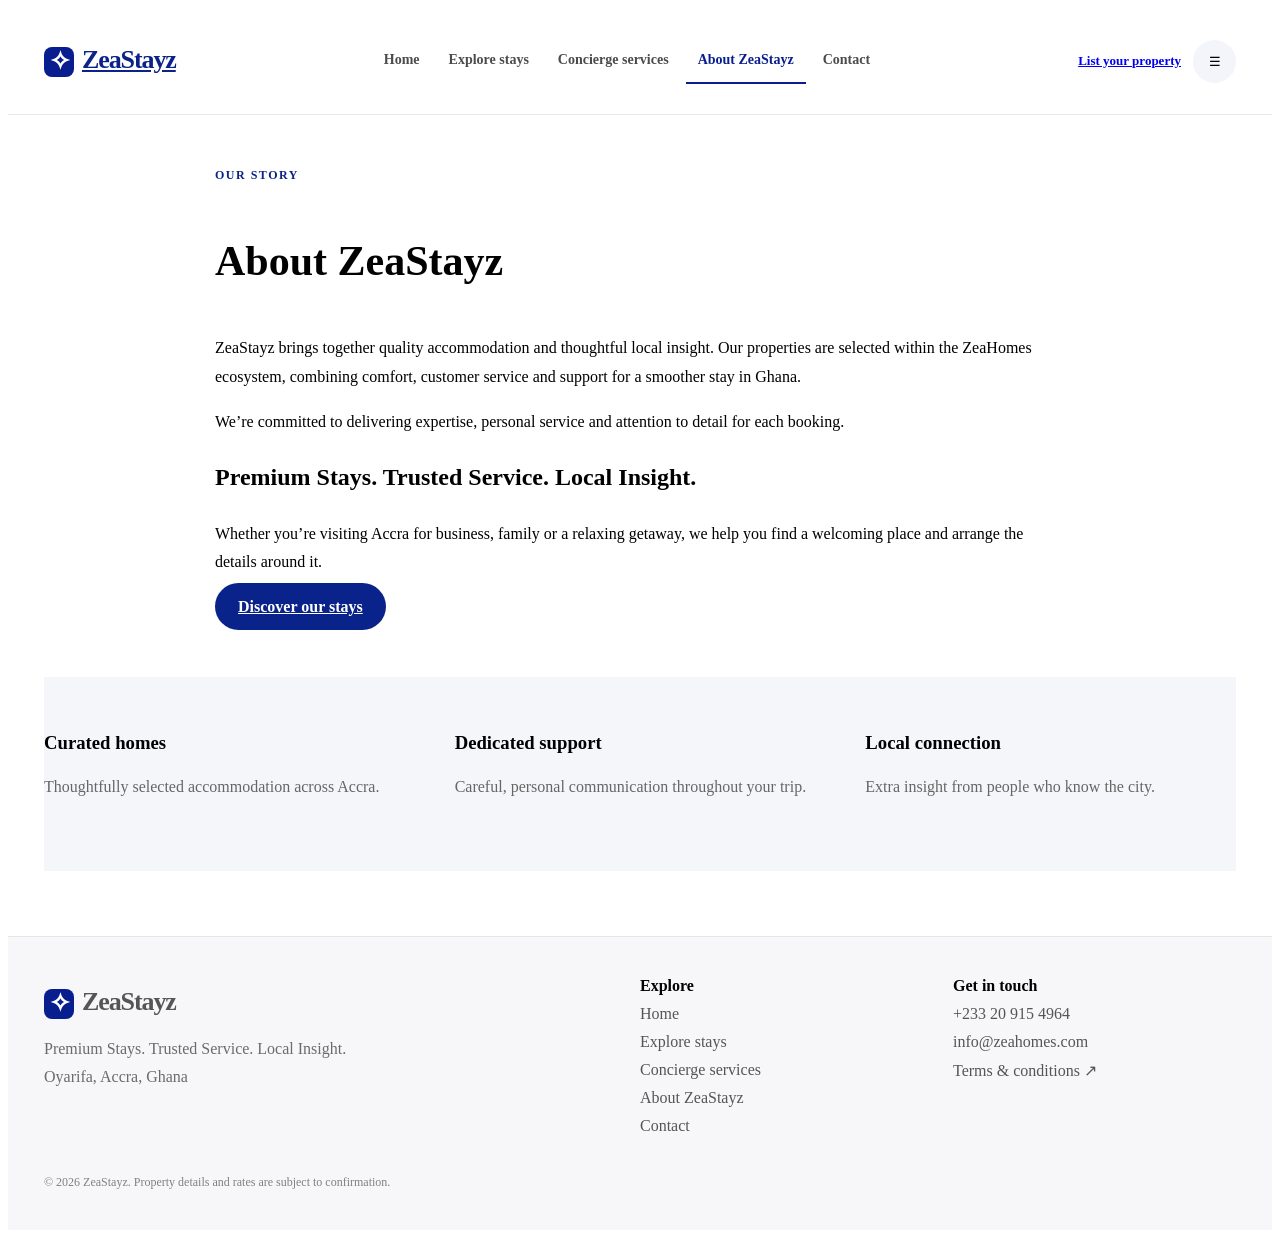
==== about.html @ 4a4f68a6 "Create ZeaStayz about page" ====
<!doctype html><html lang="en"><head><meta charset="utf-8"><meta name="viewport" content="width=device-width, initial-scale=1"><meta name="theme-color" content="#0a218c"><meta name="description" content="Discover ZeaStayz and its approach to curated short stays in Ghana."><title>About us | ZeaStayz</title><link rel="stylesheet" href="assets/immersive.css"><script defer src="assets/properties.js"></script><script defer src="assets/site.js"></script></head><body data-page="about"><main class="layout"><section class="simple-content motion-reveal"><span class="eyebrow">Our story</span><h1>About ZeaStayz</h1><p>ZeaStayz brings together quality accommodation and thoughtful local insight. Our properties are selected within the ZeaHomes ecosystem, combining comfort, customer service and support for a smoother stay in Ghana.</p><p>We’re committed to delivering expertise, personal service and attention to detail for each booking.</p><h2>Premium Stays. Trusted Service. Local Insight.</h2><p>Whether you’re visiting Accra for business, family or a relaxing getaway, we help you find a welcoming place and arrange the details around it.</p><a class="solid-btn" href="stays.html">Discover our stays</a></section><section class="info-strip"><div class="info-cols"><article><h3>Curated homes</h3><p>Thoughtfully selected accommodation across Accra.</p></article><article><h3>Dedicated support</h3><p>Careful, personal communication throughout your trip.</p></article><article><h3>Local connection</h3><p>Extra insight from people who know the city.</p></article></div></section></main></body></html>
---- assets/immersive.css ----
/* ZeaStayz immersive listing experience */
:root{--accent:#0a218c}body{background:#fff}img{color:transparent}.site-header{background:#fff;position:sticky;top:0;z-index:50;border-bottom:1px solid #eaeaea}.nav-shell{max-width:1450px;margin:auto;padding:15px 36px;display:flex;justify-content:space-between;align-items:center;gap:18px;min-height:76px}.brandlogo{font-size:26px;letter-spacing:-1.1px;color:#0b2389;font-weight:850;white-space:nowrap}.brandmark{display:inline-block;width:30px;height:30px;vertical-align:middle;margin-right:8px;border-radius:8px;background:#081e8f;color:white;text-align:center;line-height:30px}.menu-links{display:flex;align-items:center;flex-wrap:wrap;gap:5px}.menu-links a{font-size:14px;font-weight:650;text-decoration:none;padding:14px 12px;color:#4b4b4b;border-bottom:2px solid transparent}.menu-links a.active,.menu-links a:hover{color:#081e8f;border-bottom-color:#081e8f}.nav-actions{display:flex;gap:12px;align-items:center}.nav-actions a{font-weight:700;font-size:13px}.nav-actions button{background:#f4f5fb;border:0;border-radius:50%;height:43px;width:43px}.nav-drop{position:absolute;top:70px;right:32px;display:none;background:white;border:1px solid #ddd;box-shadow:0 14px 40px #0002;border-radius:14px;padding:10px;min-width:190px}.nav-drop.open{display:grid}.nav-drop a{padding:12px}.layout{max-width:1450px;margin:auto;padding:0 36px}.eyebrow{font-size:12px;letter-spacing:1.5px;color:#0b2389;text-transform:uppercase;font-weight:800}.intro{padding:50px 0 28px}.intro h1{font-size:clamp(30px,4vw,54px);letter-spacing:-2px;margin:12px 0}.intro p{color:#666;line-height:1.7;max-width:720px}.search-panel{display:flex;align-items:center;max-width:1000px;margin:0 auto 25px;border-radius:45px;border:1px solid #ddd;padding:8px;box-shadow:0 5px 24px #0001;background:white}.search-panel label{flex:1;min-width:0;border-right:1px solid #ddd;padding:8px 19px;font-size:12px;font-weight:800}.search-panel label:last-of-type{border:0}.search-panel input,.search-panel select{margin-top:5px;display:block;border:0;background:white;width:100%;outline:none;font-size:13px;color:#555}.search-panel button,.solid-btn{background:#0a238b;color:white;border:0;border-radius:50px;padding:15px 23px;font-weight:750}.filters{display:flex;gap:10px;flex-wrap:wrap;margin:28px 0}.filters button{background:white;color:#333;border:1px solid #dcdcdc;border-radius:40px;padding:11px 16px}.filters button.active{background:#081e8f;border-color:#081e8f;color:white}.listing-grid{display:grid;grid-template-columns:repeat(5,minmax(0,1fr));gap:30px 17px}.listing{min-width:0;opacity:1;transform:translateY(0);transition:transform .25s,box-shadow .25s}.listing:hover{transform:translateY(-5px)}.listing-picture{display:block;position:relative;aspect-ratio:1.08;overflow:hidden;border-radius:18px;background:#f0f0f0}.listing-picture img{width:100%;height:100%;object-fit:cover;transition:transform .5s}.listing:hover img{transform:scale(1.055)}.listing-title{font-weight:760;margin:13px 0 6px;font-size:14px}.listing-meta{font-size:13px;color:#707070;line-height:1.65}.listing-price{font-size:14px;margin-top:5px}.listing-pill{position:absolute;top:13px;left:13px;border-radius:22px;background:white;padding:6px 11px;font-size:11px;font-weight:750}.save{position:absolute;top:10px;right:10px;width:36px;height:36px;border:0;border-radius:50%;background:#0006;color:white;font-size:21px}.save.saved{background:white;color:#c42e60}.districts{display:grid;grid-template-columns:repeat(4,1fr);gap:16px;margin-bottom:42px}.districts a{border-radius:18px;padding:28px;background:#f2f4fb;font-weight:700;text-decoration:none}.districts small{display:block;font-size:12px;color:#777;margin-top:8px}.info-strip{background:#f5f6fa;padding:55px 0;margin:55px 0}.info-cols{display:grid;grid-template-columns:repeat(3,1fr);gap:40px}.info-cols h3{margin-top:0}.info-cols p{line-height:1.7;color:#666}.site-footer{background:#f7f7fa;border-top:1px solid #e5e5e5;margin-top:65px;padding:40px 0}.footer-cols{display:grid;grid-template-columns:2fr 1fr 1fr;gap:30px}.footer-cols a{display:block;margin:10px 0;color:#555;text-decoration:none}.footer-cols p{color:#6b6b6b;line-height:1.75}.page-top{padding:36px 0 13px}.crumbs{font-size:13px;color:#777;margin-bottom:20px}.crumbs a{color:#0a238b}.page-top h1{font-size:clamp(25px,3vw,39px);letter-spacing:-1px;margin:0 0 12px}.page-top p{color:#666;margin:0}.gallery{display:grid;grid-template-columns:2fr 1fr 1fr;grid-template-rows:repeat(2,200px);gap:7px;overflow:hidden;border-radius:20px;position:relative;margin:20px 0 35px}.gallery img{width:100%;height:100%;object-fit:cover;cursor:zoom-in;transition:transform .45s}.gallery img:hover{transform:scale(1.035)}.gallery img:first-child{grid-row:span 2}.gallery-more{position:absolute;right:18px;bottom:18px;border:1px solid #ccc;border-radius:10px;padding:12px 17px;background:white;font-weight:700}.details-grid{display:grid;grid-template-columns:minmax(0,1fr) 365px;gap:70px}.property-copy h2{font-size:25px;margin:30px 0 15px}.property-copy p{line-height:1.85;color:#575757}.hairline{border:0;border-top:1px solid #e5e5e5;margin:26px 0}.amenities{display:grid;grid-template-columns:1fr 1fr;gap:20px}.amenities span{font-size:15px}.reserve{border:1px solid #ddd;padding:24px;border-radius:19px;box-shadow:0 8px 35px #00000013;height:max-content;position:sticky;top:105px}.reserve h2{margin:0 0 15px}.reserve label{font-size:12px;font-weight:750;display:block;margin:13px 0}.reserve input,.reserve select{width:100%;padding:13px;border:1px solid #ddd;border-radius:9px;margin-top:5px}.reserve button{width:100%;border-radius:10px}.legal-note{color:#888;font-size:12px;line-height:1.7}.walk-section{margin:55px 0;padding:46px 0;background:radial-gradient(circle at 75% 30%,#233baf,#061557 70%);color:white;overflow:hidden}.walk-section h2{font-size:clamp(28px,3.5vw,46px);letter-spacing:-1px}.walk-section p{color:#d6dafa;line-height:1.7}.walk-canvas{height:min(72vh,620px);min-height:310px;position:relative;background:#0d1535;overflow:hidden;border-radius:22px;touch-action:pan-y;cursor:grab;isolation:isolate}.walk-canvas:active{cursor:grabbing}.walk-canvas img{width:100%;height:100%;object-fit:cover;transform:scale(1.09);transition:opacity .32s,transform .22s ease-out;pointer-events:none;user-select:none;will-change:transform}.walk-canvas:after{content:"";pointer-events:none;position:absolute;inset:0;background:linear-gradient(0deg,#0007,transparent 30%,transparent 65%,#0003)}.walk-top,.walk-bottom{position:absolute;z-index:2;left:24px;right:24px;display:flex;align-items:center;justify-content:space-between;gap:12px}.walk-top{top:23px}.walk-bottom{bottom:23px}.tour-tag{background:#0009;backdrop-filter:blur(8px);color:white;border-radius:30px;padding:11px 17px;font-size:13px}.walk-btn{background:#fffc;color:#061557;border:0;border-radius:11px;padding:12px 17px;font-weight:750}.walk-controls{display:flex;gap:10px}.walk-hint{font-size:13px;color:white}.walk-counter{font-weight:750;font-size:13px}.thumbs{display:flex;gap:10px;overflow-x:auto;padding:16px 0}.thumbs button{width:106px;height:72px;overflow:hidden;flex:none;border:3px solid transparent;border-radius:11px;padding:0;background:none}.thumbs button.selected{border-color:#9eb9ff}.thumbs img{height:100%;width:100%;object-fit:cover}.motion-reveal{opacity:0;transform:translateY(28px);transition:opacity .75s,transform .75s}.motion-reveal.revealed{opacity:1;transform:translateY(0)}.image-modal{position:fixed;inset:0;z-index:200;display:none;align-items:center;justify-content:center;background:#000e;padding:45px 20px}.image-modal.open{display:flex}.image-modal>img{max-height:84vh;max-width:92vw;object-fit:contain}.image-modal button{position:absolute;top:22px;right:26px;border:0;background:#fff;color:#111;border-radius:50%;width:44px;height:44px;font-size:28px}.no-results{padding:30px;color:#777}.simple-content{max-width:850px;margin:45px auto;line-height:1.8}.simple-content h1{font-size:42px}.contact-form input,.contact-form textarea{display:block;width:100%;padding:13px;margin:9px 0 20px;border:1px solid #ddd;border-radius:10px}.contact-form textarea{min-height:130px}.aux-grid{display:grid;grid-template-columns:repeat(3,1fr);gap:20px}.aux-grid article{padding:28px;border-radius:17px;background:#f6f7fc}.mobile-only{display:none}@media(max-width:1120px){.listing-grid{grid-template-columns:repeat(4,minmax(0,1fr))}.gallery{grid-template-rows:repeat(2,150px)}.details-grid{gap:35px}}@media(max-width:850px){.nav-shell,.layout{padding-left:20px;padding-right:20px}.nav-shell{flex-wrap:wrap}.menu-links{order:3;width:100%;justify-content:center}.nav-actions>a{display:none}.listing-grid{grid-template-columns:repeat(3,minmax(0,1fr))}.details-grid{grid-template-columns:1fr}.reserve{position:static}.gallery{grid-template-rows:repeat(2,140px)}.info-cols,.aux-grid{grid-template-columns:1fr 1fr}.districts{grid-template-columns:1fr 1fr}}@media(max-width:600px){.brandlogo{font-size:22px}.menu-links{overflow:auto;flex-wrap:nowrap;justify-content:flex-start}.menu-links a{white-space:nowrap}.search-panel{border-radius:20px;flex-wrap:wrap}.search-panel label{flex:1 1 45%;padding:8px}.search-panel label:nth-of-type(even){border-right:0}.search-panel button{width:100%;margin:4px}.listing-grid{grid-template-columns:repeat(2,minmax(0,1fr));gap:22px 12px}.listing-picture{aspect-ratio:.92}.listing-title{font-size:13px}.gallery{grid-template-columns:1fr 1fr;grid-template-rows:230px 110px}.gallery img:first-child{grid-column:span 2;grid-row:span 1}.gallery img:nth-child(n+4){display:none}.gallery-more{bottom:10px;right:10px;padding:9px;font-size:12px}.amenities{grid-template-columns:1fr}.info-cols,.aux-grid,.footer-cols{grid-template-columns:1fr}.walk-canvas{height:440px}.walk-top,.walk-bottom{left:14px;right:14px}.walk-bottom{flex-wrap:wrap}.walk-hint{width:100%}.walk-section{padding:25px 0}.districts a{padding:16px}.simple-content{margin:30px 0}}@media(prefers-reduced-motion:reduce){*,*:before,*:after{scroll-behavior:auto!important;transition-duration:.01ms!important;animation-duration:.01ms!important}.motion-reveal{opacity:1;transform:none}}
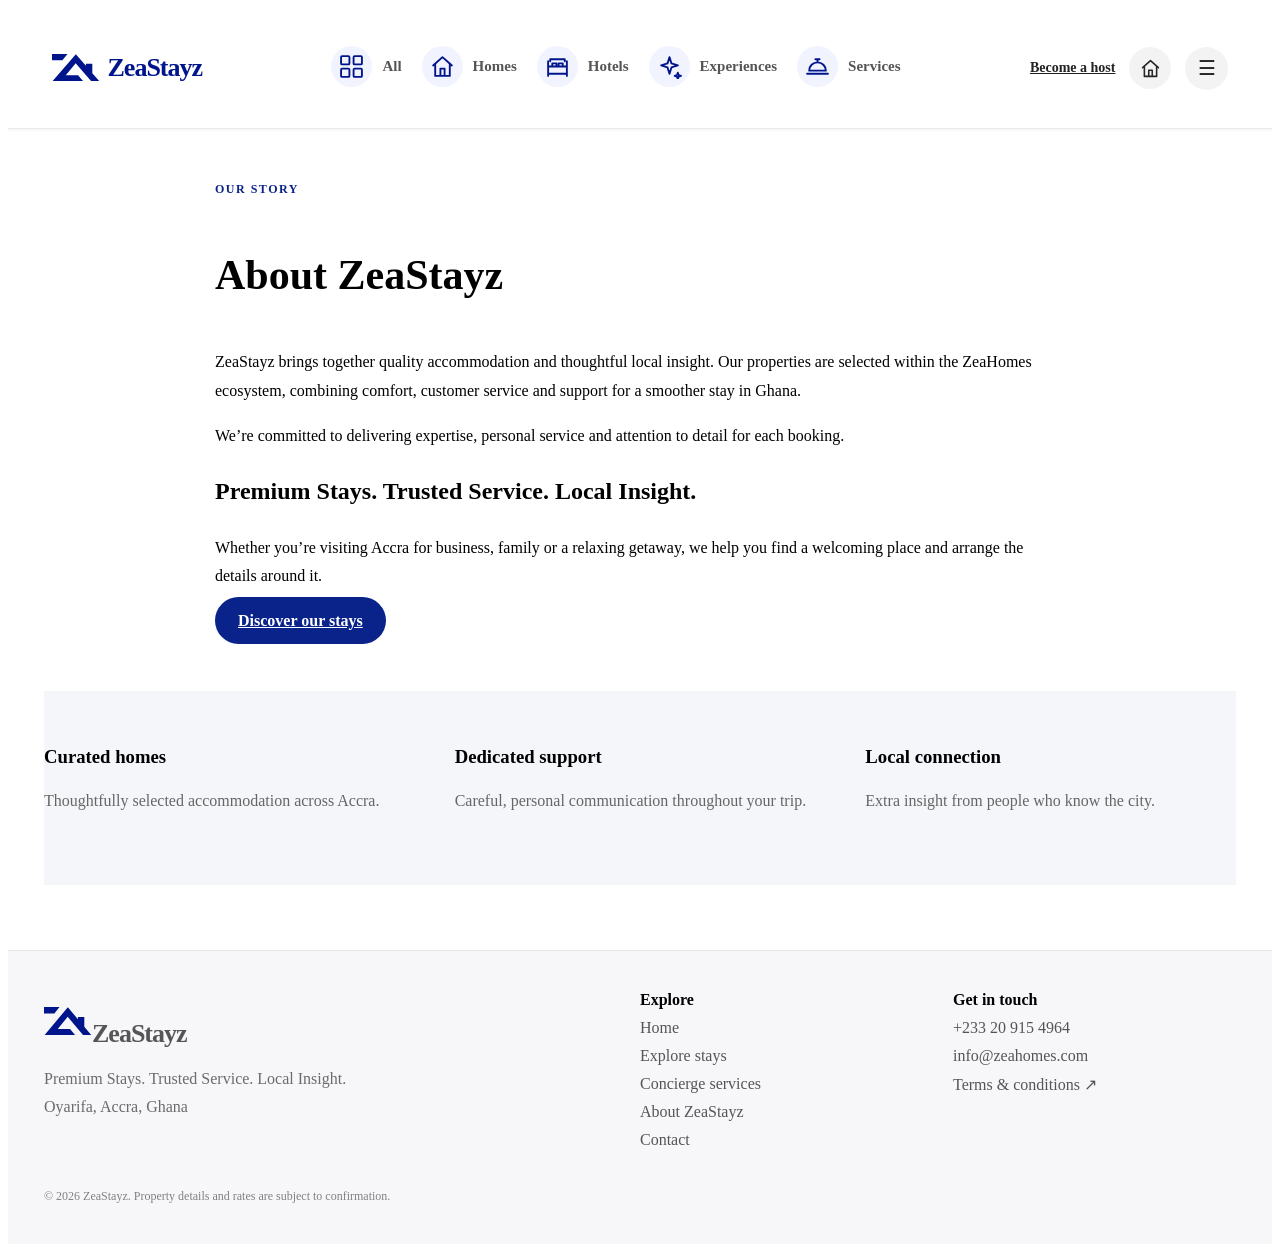
==== commit 87374358: "Use Zea brand icon as favicon across website" ====
--- a/about.html
+++ b/about.html
@@ -1 +1 @@
-<!doctype html><html lang="en"><head><meta charset="utf-8"><meta name="viewport" content="width=device-width, initial-scale=1"><meta name="theme-color" content="#0a218c"><meta name="description" content="Discover ZeaStayz and its approach to curated short stays in Ghana."><title>About us | ZeaStayz</title><link rel="stylesheet" href="assets/immersive.css"><script defer src="assets/properties.js"></script><script defer src="assets/site.js"></script></head><body data-page="about"><main class="layout"><section class="simple-content motion-reveal"><span class="eyebrow">Our story</span><h1>About ZeaStayz</h1><p>ZeaStayz brings together quality accommodation and thoughtful local insight. Our properties are selected within the ZeaHomes ecosystem, combining comfort, customer service and support for a smoother stay in Ghana.</p><p>We’re committed to delivering expertise, personal service and attention to detail for each booking.</p><h2>Premium Stays. Trusted Service. Local Insight.</h2><p>Whether you’re visiting Accra for business, family or a relaxing getaway, we help you find a welcoming place and arrange the details around it.</p><a class="solid-btn" href="stays.html">Discover our stays</a></section><section class="info-strip"><div class="info-cols"><article><h3>Curated homes</h3><p>Thoughtfully selected accommodation across Accra.</p></article><article><h3>Dedicated support</h3><p>Careful, personal communication throughout your trip.</p></article><article><h3>Local connection</h3><p>Extra insight from people who know the city.</p></article></div></section></main></body></html>+<!doctype html><html lang="en"><head><meta charset="utf-8"><meta name="viewport" content="width=device-width, initial-scale=1"><link rel="icon" type="image/svg+xml" href="assets/zea-brand-symbol.svg"><meta name="theme-color" content="#0a218c"><meta name="description" content="Discover ZeaStayz and its approach to curated short stays in Ghana."><title>About us | ZeaStayz</title><link rel="stylesheet" href="assets/immersive.css"><script defer src="assets/properties.js"></script><script defer src="assets/site.js"></script></head><body data-page="about"><main class="layout"><section class="simple-content motion-reveal"><span class="eyebrow">Our story</span><h1>About ZeaStayz</h1><p>ZeaStayz brings together quality accommodation and thoughtful local insight. Our properties are selected within the ZeaHomes ecosystem, combining comfort, customer service and support for a smoother stay in Ghana.</p><p>We’re committed to delivering expertise, personal service and attention to detail for each booking.</p><h2>Premium Stays. Trusted Service. Local Insight.</h2><p>Whether you’re visiting Accra for business, family or a relaxing getaway, we help you find a welcoming place and arrange the details around it.</p><a class="solid-btn" href="stays.html">Discover our stays</a></section><section class="info-strip"><div class="info-cols"><article><h3>Curated homes</h3><p>Thoughtfully selected accommodation across Accra.</p></article><article><h3>Dedicated support</h3><p>Careful, personal communication throughout your trip.</p></article><article><h3>Local connection</h3><p>Extra insight from people who know the city.</p></article></div></section></main></body></html>
--- a/assets/immersive.css
+++ b/assets/immersive.css
@@ -1,3 +1,73 @@
 
 /* ZeaStayz immersive listing experience */
-:root{--accent:#0a218c}body{background:#fff}img{color:transparent}.site-header{background:#fff;position:sticky;top:0;z-index:50;border-bottom:1px solid #eaeaea}.nav-shell{max-width:1450px;margin:auto;padding:15px 36px;display:flex;justify-content:space-between;align-items:center;gap:18px;min-height:76px}.brandlogo{font-size:26px;letter-spacing:-1.1px;color:#0b2389;font-weight:850;white-space:nowrap}.brandmark{display:inline-block;width:30px;height:30px;vertical-align:middle;margin-right:8px;border-radius:8px;background:#081e8f;color:white;text-align:center;line-height:30px}.menu-links{display:flex;align-items:center;flex-wrap:wrap;gap:5px}.menu-links a{font-size:14px;font-weight:650;text-decoration:none;padding:14px 12px;color:#4b4b4b;border-bottom:2px solid transparent}.menu-links a.active,.menu-links a:hover{color:#081e8f;border-bottom-color:#081e8f}.nav-actions{display:flex;gap:12px;align-items:center}.nav-actions a{font-weight:700;font-size:13px}.nav-actions button{background:#f4f5fb;border:0;border-radius:50%;height:43px;width:43px}.nav-drop{position:absolute;top:70px;right:32px;display:none;background:white;border:1px solid #ddd;box-shadow:0 14px 40px #0002;border-radius:14px;padding:10px;min-width:190px}.nav-drop.open{display:grid}.nav-drop a{padding:12px}.layout{max-width:1450px;margin:auto;padding:0 36px}.eyebrow{font-size:12px;letter-spacing:1.5px;color:#0b2389;text-transform:uppercase;font-weight:800}.intro{padding:50px 0 28px}.intro h1{font-size:clamp(30px,4vw,54px);letter-spacing:-2px;margin:12px 0}.intro p{color:#666;line-height:1.7;max-width:720px}.search-panel{display:flex;align-items:center;max-width:1000px;margin:0 auto 25px;border-radius:45px;border:1px solid #ddd;padding:8px;box-shadow:0 5px 24px #0001;background:white}.search-panel label{flex:1;min-width:0;border-right:1px solid #ddd;padding:8px 19px;font-size:12px;font-weight:800}.search-panel label:last-of-type{border:0}.search-panel input,.search-panel select{margin-top:5px;display:block;border:0;background:white;width:100%;outline:none;font-size:13px;color:#555}.search-panel button,.solid-btn{background:#0a238b;color:white;border:0;border-radius:50px;padding:15px 23px;font-weight:750}.filters{display:flex;gap:10px;flex-wrap:wrap;margin:28px 0}.filters button{background:white;color:#333;border:1px solid #dcdcdc;border-radius:40px;padding:11px 16px}.filters button.active{background:#081e8f;border-color:#081e8f;color:white}.listing-grid{display:grid;grid-template-columns:repeat(5,minmax(0,1fr));gap:30px 17px}.listing{min-width:0;opacity:1;transform:translateY(0);transition:transform .25s,box-shadow .25s}.listing:hover{transform:translateY(-5px)}.listing-picture{display:block;position:relative;aspect-ratio:1.08;overflow:hidden;border-radius:18px;background:#f0f0f0}.listing-picture img{width:100%;height:100%;object-fit:cover;transition:transform .5s}.listing:hover img{transform:scale(1.055)}.listing-title{font-weight:760;margin:13px 0 6px;font-size:14px}.listing-meta{font-size:13px;color:#707070;line-height:1.65}.listing-price{font-size:14px;margin-top:5px}.listing-pill{position:absolute;top:13px;left:13px;border-radius:22px;background:white;padding:6px 11px;font-size:11px;font-weight:750}.save{position:absolute;top:10px;right:10px;width:36px;height:36px;border:0;border-radius:50%;background:#0006;color:white;font-size:21px}.save.saved{background:white;color:#c42e60}.districts{display:grid;grid-template-columns:repeat(4,1fr);gap:16px;margin-bottom:42px}.districts a{border-radius:18px;padding:28px;background:#f2f4fb;font-weight:700;text-decoration:none}.districts small{display:block;font-size:12px;color:#777;margin-top:8px}.info-strip{background:#f5f6fa;padding:55px 0;margin:55px 0}.info-cols{display:grid;grid-template-columns:repeat(3,1fr);gap:40px}.info-cols h3{margin-top:0}.info-cols p{line-height:1.7;color:#666}.site-footer{background:#f7f7fa;border-top:1px solid #e5e5e5;margin-top:65px;padding:40px 0}.footer-cols{display:grid;grid-template-columns:2fr 1fr 1fr;gap:30px}.footer-cols a{display:block;margin:10px 0;color:#555;text-decoration:none}.footer-cols p{color:#6b6b6b;line-height:1.75}.page-top{padding:36px 0 13px}.crumbs{font-size:13px;color:#777;margin-bottom:20px}.crumbs a{color:#0a238b}.page-top h1{font-size:clamp(25px,3vw,39px);letter-spacing:-1px;margin:0 0 12px}.page-top p{color:#666;margin:0}.gallery{display:grid;grid-template-columns:2fr 1fr 1fr;grid-template-rows:repeat(2,200px);gap:7px;overflow:hidden;border-radius:20px;position:relative;margin:20px 0 35px}.gallery img{width:100%;height:100%;object-fit:cover;cursor:zoom-in;transition:transform .45s}.gallery img:hover{transform:scale(1.035)}.gallery img:first-child{grid-row:span 2}.gallery-more{position:absolute;right:18px;bottom:18px;border:1px solid #ccc;border-radius:10px;padding:12px 17px;background:white;font-weight:700}.details-grid{display:grid;grid-template-columns:minmax(0,1fr) 365px;gap:70px}.property-copy h2{font-size:25px;margin:30px 0 15px}.property-copy p{line-height:1.85;color:#575757}.hairline{border:0;border-top:1px solid #e5e5e5;margin:26px 0}.amenities{display:grid;grid-template-columns:1fr 1fr;gap:20px}.amenities span{font-size:15px}.reserve{border:1px solid #ddd;padding:24px;border-radius:19px;box-shadow:0 8px 35px #00000013;height:max-content;position:sticky;top:105px}.reserve h2{margin:0 0 15px}.reserve label{font-size:12px;font-weight:750;display:block;margin:13px 0}.reserve input,.reserve select{width:100%;padding:13px;border:1px solid #ddd;border-radius:9px;margin-top:5px}.reserve button{width:100%;border-radius:10px}.legal-note{color:#888;font-size:12px;line-height:1.7}.walk-section{margin:55px 0;padding:46px 0;background:radial-gradient(circle at 75% 30%,#233baf,#061557 70%);color:white;overflow:hidden}.walk-section h2{font-size:clamp(28px,3.5vw,46px);letter-spacing:-1px}.walk-section p{color:#d6dafa;line-height:1.7}.walk-canvas{height:min(72vh,620px);min-height:310px;position:relative;background:#0d1535;overflow:hidden;border-radius:22px;touch-action:pan-y;cursor:grab;isolation:isolate}.walk-canvas:active{cursor:grabbing}.walk-canvas img{width:100%;height:100%;object-fit:cover;transform:scale(1.09);transition:opacity .32s,transform .22s ease-out;pointer-events:none;user-select:none;will-change:transform}.walk-canvas:after{content:"";pointer-events:none;position:absolute;inset:0;background:linear-gradient(0deg,#0007,transparent 30%,transparent 65%,#0003)}.walk-top,.walk-bottom{position:absolute;z-index:2;left:24px;right:24px;display:flex;align-items:center;justify-content:space-between;gap:12px}.walk-top{top:23px}.walk-bottom{bottom:23px}.tour-tag{background:#0009;backdrop-filter:blur(8px);color:white;border-radius:30px;padding:11px 17px;font-size:13px}.walk-btn{background:#fffc;color:#061557;border:0;border-radius:11px;padding:12px 17px;font-weight:750}.walk-controls{display:flex;gap:10px}.walk-hint{font-size:13px;color:white}.walk-counter{font-weight:750;font-size:13px}.thumbs{display:flex;gap:10px;overflow-x:auto;padding:16px 0}.thumbs button{width:106px;height:72px;overflow:hidden;flex:none;border:3px solid transparent;border-radius:11px;padding:0;background:none}.thumbs button.selected{border-color:#9eb9ff}.thumbs img{height:100%;width:100%;object-fit:cover}.motion-reveal{opacity:0;transform:translateY(28px);transition:opacity .75s,transform .75s}.motion-reveal.revealed{opacity:1;transform:translateY(0)}.image-modal{position:fixed;inset:0;z-index:200;display:none;align-items:center;justify-content:center;background:#000e;padding:45px 20px}.image-modal.open{display:flex}.image-modal>img{max-height:84vh;max-width:92vw;object-fit:contain}.image-modal button{position:absolute;top:22px;right:26px;border:0;background:#fff;color:#111;border-radius:50%;width:44px;height:44px;font-size:28px}.no-results{padding:30px;color:#777}.simple-content{max-width:850px;margin:45px auto;line-height:1.8}.simple-content h1{font-size:42px}.contact-form input,.contact-form textarea{display:block;width:100%;padding:13px;margin:9px 0 20px;border:1px solid #ddd;border-radius:10px}.contact-form textarea{min-height:130px}.aux-grid{display:grid;grid-template-columns:repeat(3,1fr);gap:20px}.aux-grid article{padding:28px;border-radius:17px;background:#f6f7fc}.mobile-only{display:none}@media(max-width:1120px){.listing-grid{grid-template-columns:repeat(4,minmax(0,1fr))}.gallery{grid-template-rows:repeat(2,150px)}.details-grid{gap:35px}}@media(max-width:850px){.nav-shell,.layout{padding-left:20px;padding-right:20px}.nav-shell{flex-wrap:wrap}.menu-links{order:3;width:100%;justify-content:center}.nav-actions>a{display:none}.listing-grid{grid-template-columns:repeat(3,minmax(0,1fr))}.details-grid{grid-template-columns:1fr}.reserve{position:static}.gallery{grid-template-rows:repeat(2,140px)}.info-cols,.aux-grid{grid-template-columns:1fr 1fr}.districts{grid-template-columns:1fr 1fr}}@media(max-width:600px){.brandlogo{font-size:22px}.menu-links{overflow:auto;flex-wrap:nowrap;justify-content:flex-start}.menu-links a{white-space:nowrap}.search-panel{border-radius:20px;flex-wrap:wrap}.search-panel label{flex:1 1 45%;padding:8px}.search-panel label:nth-of-type(even){border-right:0}.search-panel button{width:100%;margin:4px}.listing-grid{grid-template-columns:repeat(2,minmax(0,1fr));gap:22px 12px}.listing-picture{aspect-ratio:.92}.listing-title{font-size:13px}.gallery{grid-template-columns:1fr 1fr;grid-template-rows:230px 110px}.gallery img:first-child{grid-column:span 2;grid-row:span 1}.gallery img:nth-child(n+4){display:none}.gallery-more{bottom:10px;right:10px;padding:9px;font-size:12px}.amenities{grid-template-columns:1fr}.info-cols,.aux-grid,.footer-cols{grid-template-columns:1fr}.walk-canvas{height:440px}.walk-top,.walk-bottom{left:14px;right:14px}.walk-bottom{flex-wrap:wrap}.walk-hint{width:100%}.walk-section{padding:25px 0}.districts a{padding:16px}.simple-content{margin:30px 0}}@media(prefers-reduced-motion:reduce){*,*:before,*:after{scroll-behavior:auto!important;transition-duration:.01ms!important;animation-duration:.01ms!important}.motion-reveal{opacity:1;transform:none}}
+:root{--accent:#0a218c}body{background:#fff}img{color:transparent}.site-header{background:#fff;position:sticky;top:0;z-index:50;border-bottom:1px solid #eaeaea}.nav-shell{max-width:1450px;margin:auto;padding:15px 36px;display:flex;justify-content:space-between;align-items:center;gap:18px;min-height:76px}.brandlogo{font-size:26px;letter-spacing:-1.1px;color:#0b2389;font-weight:850;white-space:nowrap}.brandmark{display:inline-block;width:30px;height:30px;vertical-align:middle;margin-right:8px;border-radius:8px;background:#081e8f;color:white;text-align:center;line-height:30px}.menu-links{display:flex;align-items:center;flex-wrap:wrap;gap:5px}.menu-links a{font-size:14px;font-weight:650;text-decoration:none;padding:14px 12px;color:#4b4b4b;border-bottom:2px solid transparent}.menu-links a.active,.menu-links a:hover{color:#081e8f;border-bottom-color:#081e8f}.nav-actions{display:flex;gap:12px;align-items:center}.nav-actions a{font-weight:700;font-size:13px}.nav-actions button{background:#f4f5fb;border:0;border-radius:50%;height:43px;width:43px}.nav-drop{position:absolute;top:70px;right:32px;display:none;background:white;border:1px solid #ddd;box-shadow:0 14px 40px #0002;border-radius:14px;padding:10px;min-width:190px}.nav-drop.open{display:grid}.nav-drop a{padding:12px}.layout{max-width:1450px;margin:auto;padding:0 36px}.eyebrow{font-size:12px;letter-spacing:1.5px;color:#0b2389;text-transform:uppercase;font-weight:800}.intro{padding:50px 0 28px}.intro h1{font-size:clamp(30px,4vw,54px);letter-spacing:-2px;margin:12px 0}.intro p{color:#666;line-height:1.7;max-width:720px}.search-panel{display:flex;align-items:center;max-width:1000px;margin:0 auto 25px;border-radius:45px;border:1px solid #ddd;padding:8px;box-shadow:0 5px 24px #0001;background:white}.search-panel label{flex:1;min-width:0;border-right:1px solid #ddd;padding:8px 19px;font-size:12px;font-weight:800}.search-panel label:last-of-type{border:0}.search-panel input,.search-panel select{margin-top:5px;display:block;border:0;background:white;width:100%;outline:none;font-size:13px;color:#555}.search-panel button,.solid-btn{background:#0a238b;color:white;border:0;border-radius:50px;padding:15px 23px;font-weight:750}.filters{display:flex;gap:10px;flex-wrap:wrap;margin:28px 0}.filters button{background:white;color:#333;border:1px solid #dcdcdc;border-radius:40px;padding:11px 16px}.filters button.active{background:#081e8f;border-color:#081e8f;color:white}.listing-grid{display:grid;grid-template-columns:repeat(5,minmax(0,1fr));gap:30px 17px}.listing{position:relative;min-width:0;opacity:1;transform:translateY(0);transition:transform .25s,box-shadow .25s}.listing:hover{transform:translateY(-5px)}.listing-picture{display:block;position:relative;aspect-ratio:1.08;overflow:hidden;border-radius:18px;background:#f0f0f0}.listing-picture img{width:100%;height:100%;object-fit:cover;transition:transform .5s}.listing:hover img{transform:scale(1.055)}.listing-title{font-weight:760;margin:13px 0 6px;font-size:14px}.listing-meta{font-size:13px;color:#707070;line-height:1.65}.listing-price{font-size:14px;margin-top:5px}.listing-pill{position:absolute;top:13px;left:13px;border-radius:22px;background:white;padding:6px 11px;font-size:11px;font-weight:750}.save{position:absolute;top:10px;right:10px;width:36px;height:36px;border:0;border-radius:50%;background:#0006;color:white;font-size:21px}.save.saved{background:white;color:#c42e60}.districts{display:grid;grid-template-columns:repeat(4,1fr);gap:16px;margin-bottom:42px}.districts a{border-radius:18px;padding:28px;background:#f2f4fb;font-weight:700;text-decoration:none}.districts small{display:block;font-size:12px;color:#777;margin-top:8px}.info-strip{background:#f5f6fa;padding:55px 0;margin:55px 0}.info-cols{display:grid;grid-template-columns:repeat(3,1fr);gap:40px}.info-cols h3{margin-top:0}.info-cols p{line-height:1.7;color:#666}.site-footer{background:#f7f7fa;border-top:1px solid #e5e5e5;margin-top:65px;padding:40px 0}.footer-cols{display:grid;grid-template-columns:2fr 1fr 1fr;gap:30px}.footer-cols a{display:block;margin:10px 0;color:#555;text-decoration:none}.footer-cols p{color:#6b6b6b;line-height:1.75}.page-top{padding:36px 0 13px}.crumbs{font-size:13px;color:#777;margin-bottom:20px}.crumbs a{color:#0a238b}.page-top h1{font-size:clamp(25px,3vw,39px);letter-spacing:-1px;margin:0 0 12px}.page-top p{color:#666;margin:0}.gallery{display:grid;grid-template-columns:2fr 1fr 1fr;grid-template-rows:repeat(2,200px);gap:7px;overflow:hidden;border-radius:20px;position:relative;margin:20px 0 35px}.gallery img{width:100%;height:100%;object-fit:cover;cursor:zoom-in;transition:transform .45s}.gallery img:hover{transform:scale(1.035)}.gallery img:first-child{grid-row:span 2}.gallery-more{position:absolute;right:18px;bottom:18px;border:1px solid #ccc;border-radius:10px;padding:12px 17px;background:white;font-weight:700}.details-grid{display:grid;grid-template-columns:minmax(0,1fr) 365px;gap:70px}.property-copy h2{font-size:25px;margin:30px 0 15px}.property-copy p{line-height:1.85;color:#575757}.hairline{border:0;border-top:1px solid #e5e5e5;margin:26px 0}.amenities{display:grid;grid-template-columns:1fr 1fr;gap:20px}.amenities span{font-size:15px}.reserve{border:1px solid #ddd;padding:24px;border-radius:19px;box-shadow:0 8px 35px #00000013;height:max-content;position:sticky;top:105px}.reserve h2{margin:0 0 15px}.reserve label{font-size:12px;font-weight:750;display:block;margin:13px 0}.reserve input,.reserve select{width:100%;padding:13px;border:1px solid #ddd;border-radius:9px;margin-top:5px}.reserve button{width:100%;border-radius:10px}.legal-note{color:#888;font-size:12px;line-height:1.7}.walk-section{margin:55px 0;padding:46px 0;background:radial-gradient(circle at 75% 30%,#233baf,#061557 70%);color:white;overflow:hidden}.walk-section h2{font-size:clamp(28px,3.5vw,46px);letter-spacing:-1px}.walk-section p{color:#d6dafa;line-height:1.7}.walk-canvas{height:min(72vh,620px);min-height:310px;position:relative;background:#0d1535;overflow:hidden;border-radius:22px;touch-action:pan-y;cursor:grab;isolation:isolate}.walk-canvas:active{cursor:grabbing}.walk-canvas img{width:100%;height:100%;object-fit:cover;transform:scale(1.09);transition:opacity .32s,transform .22s ease-out;pointer-events:none;user-select:none;will-change:transform}.walk-canvas:after{content:"";pointer-events:none;position:absolute;inset:0;background:linear-gradient(0deg,#0007,transparent 30%,transparent 65%,#0003)}.walk-top,.walk-bottom{position:absolute;z-index:2;left:24px;right:24px;display:flex;align-items:center;justify-content:space-between;gap:12px}.walk-top{top:23px}.walk-bottom{bottom:23px}.tour-tag{background:#0009;backdrop-filter:blur(8px);color:white;border-radius:30px;padding:11px 17px;font-size:13px}.walk-btn{background:#fffc;color:#061557;border:0;border-radius:11px;padding:12px 17px;font-weight:750}.walk-controls{display:flex;gap:10px}.walk-hint{font-size:13px;color:white}.walk-counter{font-weight:750;font-size:13px}.thumbs{display:flex;gap:10px;overflow-x:auto;padding:16px 0}.thumbs button{width:106px;height:72px;overflow:hidden;flex:none;border:3px solid transparent;border-radius:11px;padding:0;background:none}.thumbs button.selected{border-color:#9eb9ff}.thumbs img{height:100%;width:100%;object-fit:cover}.motion-reveal{opacity:0;transform:translateY(28px);transition:opacity .75s,transform .75s}.motion-reveal.revealed{opacity:1;transform:translateY(0)}.image-modal{position:fixed;inset:0;z-index:200;display:none;align-items:center;justify-content:center;background:#000e;padding:45px 20px}.image-modal.open{display:flex}.image-modal>img{max-height:84vh;max-width:92vw;object-fit:contain}.image-modal button{position:absolute;top:22px;right:26px;border:0;background:#fff;color:#111;border-radius:50%;width:44px;height:44px;font-size:28px}.no-results{padding:30px;color:#777}.simple-content{max-width:850px;margin:45px auto;line-height:1.8}.simple-content h1{font-size:42px}.contact-form input,.contact-form textarea{display:block;width:100%;padding:13px;margin:9px 0 20px;border:1px solid #ddd;border-radius:10px}.contact-form textarea{min-height:130px}.aux-grid{display:grid;grid-template-columns:repeat(3,1fr);gap:20px}.aux-grid article{padding:28px;border-radius:17px;background:#f6f7fc}.mobile-only{display:none}@media(max-width:1120px){.listing-grid{grid-template-columns:repeat(4,minmax(0,1fr))}.gallery{grid-template-rows:repeat(2,150px)}.details-grid{gap:35px}}@media(max-width:850px){.nav-shell,.layout{padding-left:20px;padding-right:20px}.nav-shell{flex-wrap:wrap}.menu-links{order:3;width:100%;justify-content:center}.nav-actions>a{display:none}.listing-grid{grid-template-columns:repeat(3,minmax(0,1fr))}.details-grid{grid-template-columns:1fr}.reserve{position:static}.gallery{grid-template-rows:repeat(2,140px)}.info-cols,.aux-grid{grid-template-columns:1fr 1fr}.districts{grid-template-columns:1fr 1fr}}@media(max-width:600px){.brandlogo{font-size:22px}.menu-links{overflow:auto;flex-wrap:nowrap;justify-content:flex-start}.menu-links a{white-space:nowrap}.search-panel{border-radius:20px;flex-wrap:wrap}.search-panel label{flex:1 1 45%;padding:8px}.search-panel label:nth-of-type(even){border-right:0}.search-panel button{width:100%;margin:4px}.listing-grid{grid-template-columns:repeat(2,minmax(0,1fr));gap:22px 12px}.listing-picture{aspect-ratio:.92}.listing-title{font-size:13px}.gallery{grid-template-columns:1fr 1fr;grid-template-rows:230px 110px}.gallery img:first-child{grid-column:span 2;grid-row:span 1}.gallery img:nth-child(n+4){display:none}.gallery-more{bottom:10px;right:10px;padding:9px;font-size:12px}.amenities{grid-template-columns:1fr}.info-cols,.aux-grid,.footer-cols{grid-template-columns:1fr}.walk-canvas{height:440px}.walk-top,.walk-bottom{left:14px;right:14px}.walk-bottom{flex-wrap:wrap}.walk-hint{width:100%}.walk-section{padding:25px 0}.districts a{padding:16px}.simple-content{margin:30px 0}}@media(prefers-reduced-motion:reduce){*,*:before,*:after{scroll-behavior:auto!important;transition-duration:.01ms!important;animation-duration:.01ms!important}.motion-reveal{opacity:1;transform:none}}
+
+
+/* Airbnb-inspired structure retained: slim white header, search pill, horizontal listing sections */
+body[data-page="home"] .intro:first-child{padding:15px 0 10px}
+body[data-page="home"] .intro:first-child h1{font-size:26px;letter-spacing:-.7px}
+body[data-page="home"] .intro:first-child p{font-size:14px}
+body[data-page="home"] .search-panel{margin:12px auto 40px}
+body[data-page="home"] .site-header{box-shadow:0 3px 10px #00000006}
+body[data-page="home"] .menu-links{gap:9px}
+body[data-page="home"] .menu-links a{font-size:15px}
+.air-row{margin:0 0 43px}
+.air-heading{display:flex;justify-content:space-between;align-items:center;gap:16px;margin-bottom:18px}
+.air-heading h2{font-size:23px;letter-spacing:-.65px;margin:0}
+.air-heading h2 a{background:#f5f5f5;border-radius:50%;display:inline-flex;width:33px;height:33px;align-items:center;justify-content:center;text-decoration:none;font-size:16px;margin-left:5px}
+.air-heading>div{display:flex;gap:7px}
+.air-heading button{border:1px solid #e7e7e7;border-radius:50%;background:#fafafa;width:36px;height:36px;font-size:22px}
+.air-rail{display:grid;grid-auto-flow:column;grid-auto-columns:calc((100% - 5 * 17px)/6);gap:17px;overflow-x:auto;overscroll-behavior-inline:contain;scroll-snap-type:x mandatory;scrollbar-width:none;padding-bottom:9px}
+.air-rail::-webkit-scrollbar{display:none}
+.air-rail .listing{scroll-snap-align:start}
+.air-rail .listing-picture{aspect-ratio:1.03;border-radius:17px}
+.tour-cta{margin-top:22px;display:flex;align-items:center;gap:18px;flex-wrap:wrap}
+.tour-cta span{font-size:13px;color:#777}
+.tour-launch{display:inline-flex;gap:18px;align-items:center;background:#0a218c;color:white;text-decoration:none;border-radius:14px;padding:16px 22px;font-weight:800;box-shadow:0 8px 20px #0a218c30;transition:transform .25s,box-shadow .25s}
+.tour-launch:hover{transform:translateY(-3px);box-shadow:0 13px 29px #0a218c45}
+.tour-launch span{color:white;font-size:20px}
+.tour-gallery{position:absolute;right:18px;bottom:75px;z-index:3;background:#0a218c;color:white;padding:11px 17px;text-decoration:none;border-radius:9px;font-weight:780;box-shadow:0 3px 12px #0003}
+@media(max-width:1200px){.air-rail{grid-auto-columns:calc((100% - 3 * 16px)/4)}}
+@media(max-width:850px){.air-rail{grid-auto-columns:calc((100% - 2 * 14px)/3)}}
+@media(max-width:600px){.air-rail{grid-auto-columns:76%;gap:12px}.air-rail .listing-picture{aspect-ratio:1.1}.air-heading h2{font-size:19px}.air-heading button{width:32px;height:32px}.tour-gallery{bottom:58px;right:10px;font-size:12px}.tour-cta{gap:8px}.tour-launch{padding:14px 16px}}
+
+
+/* Airbnb-inspired ZeaStayz 2026 marketplace shell, blue Zea brand */
+:root{--accent:#00158b;--blue:#00158b;--navy:#00158b}
+.site-header{background:#fff;box-shadow:0 2px 0 #00000008}
+.nav-shell.air-nav{max-width:100%;min-height:100px;padding:10px clamp(22px,3.4vw,58px);display:grid;grid-template-columns:1fr auto 1fr;gap:24px}
+.brandlogo{display:inline-flex;align-items:center;gap:8px;white-space:nowrap;color:#00158b;font-size:26px;font-weight:800;letter-spacing:-1px;text-decoration:none}
+.brandlogo span{line-height:1.1}
+.brandlogo .brand-img{width:48px;height:41px;object-fit:contain;flex:none}
+.air-top-tabs{display:flex;justify-content:center;align-items:center;gap:25px;order:initial!important;width:auto!important;flex-basis:auto!important;overflow:visible}
+.air-top-tabs a.browse-tab{display:flex;align-items:center;gap:10px;border-bottom:3px solid transparent;padding:15px 4px;color:#555;font-size:15px;white-space:nowrap;font-weight:650;text-decoration:none}
+.air-top-tabs a.browse-tab:hover{color:#00158b}
+.air-top-tabs a.browse-tab.active{border-color:#00158b;color:#181818}
+.tab-icon{display:inline-flex;align-items:center;justify-content:center;width:41px;height:41px;border-radius:50%;color:#00158b;background:#f1f3ff}
+.tab-icon svg{width:25px;height:25px}
+.air-top-tabs a.active .tab-icon{background:#e8edff}
+.nav-actions{justify-content:end;gap:14px}
+.nav-actions .host-action{font-size:14px;color:#222}
+.circle-action{display:inline-flex;align-items:center;justify-content:center;border-radius:50%;border:none;width:42px;height:42px;background:#f3f3f3!important;color:#252525;padding:0;text-decoration:none;font-size:20px}
+.circle-action svg{width:21px;height:21px}
+.air-search-shell{padding:10px 0 24px;border-top:0;background:#fff;box-shadow:0 5px 18px #00000008}
+.air-search-shell .layout{max-width:1100px}
+.air-search-shell .search-panel{max-width:990px;margin:0 auto;display:flex;flex-wrap:nowrap;border-radius:100px;border:1px solid #dedede;padding:7px;box-shadow:0 7px 27px #00000015}
+.search-panel label{border-right:1px solid #ddd;min-height:54px;display:flex;flex-direction:column;justify-content:center;padding:8px 24px;font-size:12px;min-width:0;flex:1;color:#222}
+.search-panel label:first-child{flex:1.3}
+.search-panel label:last-of-type{border:0}
+.search-panel label strong{font-size:12px;color:#222;display:block;line-height:1.4}
+.search-panel input,.search-panel select{font-size:14px;margin-top:2px;line-height:22px;color:#666;border:0;outline:none}
+.search-panel button[type=submit]{width:54px;height:54px;display:flex;justify-content:center;align-items:center;border-radius:50%;padding:0;flex:none;font-size:31px;background:#00158b}
+body[data-page=home] .air-row:first-child{margin-top:40px}
+body[data-page=home] .intro:first-child{display:none}
+body[data-page=home] .air-heading h2{font-size:24px}
+body[data-page=home] .air-rail{grid-auto-columns:calc((100% - 6 * 16px)/7);gap:16px}
+body[data-page=home] .air-rail .listing-picture{aspect-ratio:1.03}
+body[data-page=home] .listing-pill{background:#fff;color:#252525}
+body[data-page=home] .listing-price{color:#666}
+body[data-page=home] .listing-price strong{color:#555;font-weight:500}
+.nav-drop{z-index:60}
+@media(max-width:1300px){.nav-shell.air-nav{grid-template-columns:auto 1fr auto}.air-top-tabs{gap:12px}body[data-page=home] .air-rail{grid-auto-columns:calc((100% - 4 * 15px)/5)}}
+@media(max-width:900px){.nav-shell.air-nav{display:flex;flex-wrap:wrap;justify-content:space-between;gap:6px;padding:10px 22px}.air-top-tabs{order:3!important;width:100%!important;justify-content:center;overflow-x:auto;gap:9px}.air-top-tabs a.browse-tab{font-size:13px;gap:5px}.tab-icon{width:36px;height:36px}.tab-icon svg{width:21px;height:21px}.air-search-shell .layout{padding:0 20px}body[data-page=home] .air-rail{grid-auto-columns:calc((100% - 2 * 14px)/3)}}
+@media(max-width:560px){.nav-shell.air-nav{padding:10px 15px}.brandlogo{font-size:22px}.brandlogo .brand-img{width:36px;height:34px}.air-top-tabs{justify-content:flex-start}.air-top-tabs a.browse-tab{padding:10px 3px}.nav-actions .host-action{display:none}.air-search-shell{padding:8px 0 14px}.air-search-shell .search-panel{display:grid;grid-template-columns:1fr 1fr;border-radius:23px}.search-panel label{padding:8px 12px;min-height:49px}.search-panel label:nth-child(2){border-right:0}.search-panel button[type=submit]{grid-column:1/-1;border-radius:14px;width:100%;height:41px}.search-panel .checkout-field{display:none}body[data-page=home] .air-rail{grid-auto-columns:73%;gap:12px}}
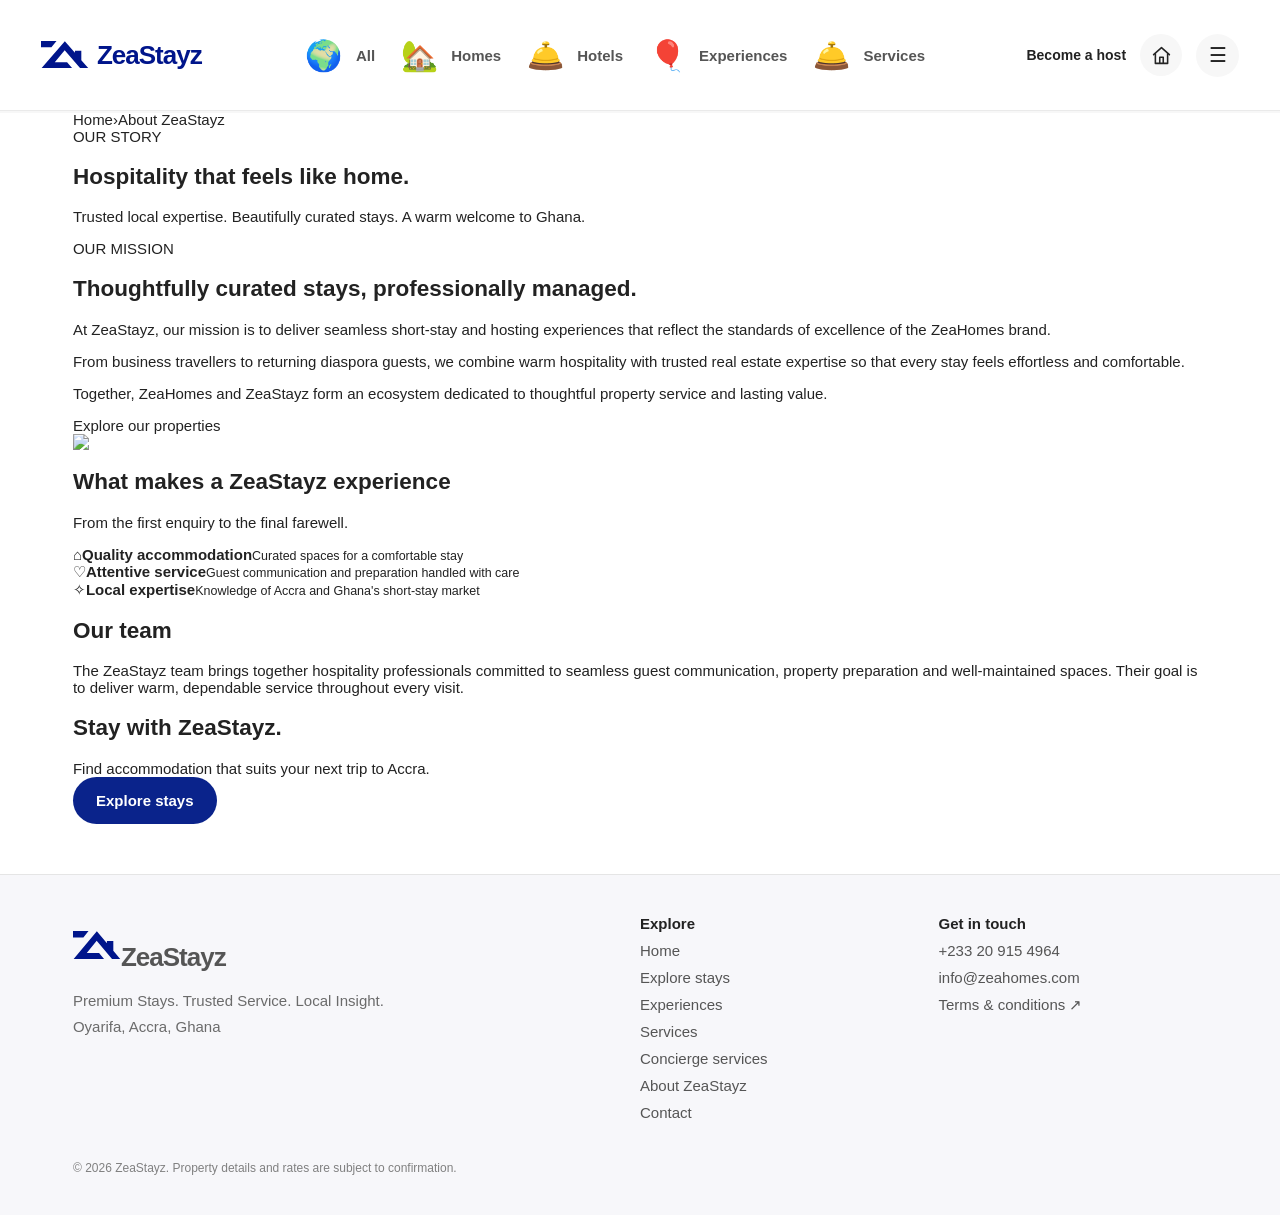
==== commit 807b8859: "Redesign ZeaStayz about.html as Airbnb-inspired editorial page with verified details" ====
--- a/about.html
+++ b/about.html
@@ -1 +1 @@
-<!doctype html><html lang="en"><head><meta charset="utf-8"><meta name="viewport" content="width=device-width, initial-scale=1"><link rel="icon" type="image/svg+xml" href="assets/zea-brand-symbol.svg"><meta name="theme-color" content="#0a218c"><meta name="description" content="Discover ZeaStayz and its approach to curated short stays in Ghana."><title>About us | ZeaStayz</title><link rel="stylesheet" href="assets/immersive.css"><script defer src="assets/properties.js"></script><script defer src="assets/site.js"></script></head><body data-page="about"><main class="layout"><section class="simple-content motion-reveal"><span class="eyebrow">Our story</span><h1>About ZeaStayz</h1><p>ZeaStayz brings together quality accommodation and thoughtful local insight. Our properties are selected within the ZeaHomes ecosystem, combining comfort, customer service and support for a smoother stay in Ghana.</p><p>We’re committed to delivering expertise, personal service and attention to detail for each booking.</p><h2>Premium Stays. Trusted Service. Local Insight.</h2><p>Whether you’re visiting Accra for business, family or a relaxing getaway, we help you find a welcoming place and arrange the details around it.</p><a class="solid-btn" href="stays.html">Discover our stays</a></section><section class="info-strip"><div class="info-cols"><article><h3>Curated homes</h3><p>Thoughtfully selected accommodation across Accra.</p></article><article><h3>Dedicated support</h3><p>Careful, personal communication throughout your trip.</p></article><article><h3>Local connection</h3><p>Extra insight from people who know the city.</p></article></div></section></main></body></html>+<!doctype html><html lang="en"><head><meta charset="utf-8"><meta name="viewport" content="width=device-width,initial-scale=1"><link rel="icon" type="image/svg+xml" href="assets/zea-brand-symbol.svg"><meta name="theme-color" content="#00158b"><meta name="description" content="ZeaStayz mission, team and hospitality values within the ZeaHomes ecosystem."><title>About ZeaStayz | ZeaStayz</title><link rel="stylesheet" href="assets/immersive.css"><link rel="stylesheet" href="assets/editorial.css"><script defer src="assets/properties.js"></script><script defer src="assets/site.js"></script></head><body data-page="about"><main class="layout editorial-page"><nav class="breadcrumb"><a href="index.html">Home</a><span>›</span>About ZeaStayz</nav><section class="editorial-heading"><div class="discovery-label">OUR STORY</div><h1>Hospitality that feels like home.</h1><p>Trusted local expertise. Beautifully curated stays. A warm welcome to Ghana.</p></section><section class="about-layout"><div class="about-copy"><div class="discovery-label">OUR MISSION</div><h2>Thoughtfully curated stays, professionally managed.</h2><p>At ZeaStayz, our mission is to deliver seamless short-stay and hosting experiences that reflect the standards of excellence of the ZeaHomes brand.</p><p>From business travellers to returning diaspora guests, we combine warm hospitality with trusted real estate expertise so that every stay feels effortless and comfortable.</p><p>Together, ZeaHomes and ZeaStayz form an ecosystem dedicated to thoughtful property service and lasting value.</p><a class="outline-btn" href="stays.html">Explore our properties</a></div><img class="about-image" src="https://zeastayz.com/wp-content/uploads/2025/06/IMG_0477-600x456.jpg" alt="A ZeaStayz property in Ghana"></section><section class="editorial-section"><div class="section-title"><div><h2>What makes a ZeaStayz experience</h2><p>From the first enquiry to the final farewell.</p></div></div><div class="category-tiles"><article><span>⌂</span><strong>Quality accommodation</strong><small>Curated spaces for a comfortable stay</small></article><article><span>♡</span><strong>Attentive service</strong><small>Guest communication and preparation handled with care</small></article><article><span>✧</span><strong>Local expertise</strong><small>Knowledge of Accra and Ghana's short-stay market</small></article></div></section><section class="about-team"><h2>Our team</h2><p>The ZeaStayz team brings together hospitality professionals committed to seamless guest communication, property preparation and well-maintained spaces. Their goal is to deliver warm, dependable service throughout every visit.</p></section><section class="editorial-cta"><h2>Stay with ZeaStayz.</h2><p>Find accommodation that suits your next trip to Accra.</p><a class="solid-btn" href="stays.html">Explore stays</a></section></main></body></html>
--- a/assets/immersive.css
+++ b/assets/immersive.css
@@ -71,3 +71,57 @@
 @media(max-width:1300px){.nav-shell.air-nav{grid-template-columns:auto 1fr auto}.air-top-tabs{gap:12px}body[data-page=home] .air-rail{grid-auto-columns:calc((100% - 4 * 15px)/5)}}
 @media(max-width:900px){.nav-shell.air-nav{display:flex;flex-wrap:wrap;justify-content:space-between;gap:6px;padding:10px 22px}.air-top-tabs{order:3!important;width:100%!important;justify-content:center;overflow-x:auto;gap:9px}.air-top-tabs a.browse-tab{font-size:13px;gap:5px}.tab-icon{width:36px;height:36px}.tab-icon svg{width:21px;height:21px}.air-search-shell .layout{padding:0 20px}body[data-page=home] .air-rail{grid-auto-columns:calc((100% - 2 * 14px)/3)}}
 @media(max-width:560px){.nav-shell.air-nav{padding:10px 15px}.brandlogo{font-size:22px}.brandlogo .brand-img{width:36px;height:34px}.air-top-tabs{justify-content:flex-start}.air-top-tabs a.browse-tab{padding:10px 3px}.nav-actions .host-action{display:none}.air-search-shell{padding:8px 0 14px}.air-search-shell .search-panel{display:grid;grid-template-columns:1fr 1fr;border-radius:23px}.search-panel label{padding:8px 12px;min-height:49px}.search-panel label:nth-child(2){border-right:0}.search-panel button[type=submit]{grid-column:1/-1;border-radius:14px;width:100%;height:41px}.search-panel .checkout-field{display:none}body[data-page=home] .air-rail{grid-auto-columns:73%;gap:12px}}
+
+
+/* Reliability: rows never disappear if reveal JS fails */
+:root,html,body,button,input,select,textarea{font-family:Arial,Helvetica,sans-serif}
+body{color:#222;font-size:15px}
+.air-row.motion-reveal,.air-rail .motion-reveal{opacity:1!important;transform:none}
+.air-row .air-rail .listing{transition:transform .25s ease}
+.air-row .air-rail .listing:hover{transform:translateY(-4px)}
+.site-header .nav-drop a{text-decoration:none}
+body[data-page="home"] .layout>.intro:not(:first-child){margin-top:22px}
+
+
+/* Exact ZeaStayz marketplace polish, based on the clean Airbnb reference. */
+html,body{margin:0;background:#fff;color:#222;font-family:Arial,Helvetica,sans-serif}
+a{color:inherit;text-decoration:none}
+a:hover{text-decoration:none}
+button,input,select,textarea{font-family:Arial,Helvetica,sans-serif}
+.layout{max-width:1630px;padding-left:clamp(24px,5.7vw,100px);padding-right:clamp(24px,5.7vw,100px)}
+.nav-shell.air-nav{min-height:94px;padding:8px clamp(24px,3.2vw,62px)}
+.air-top-tabs a.browse-tab{gap:11px;padding:17px 4px 13px;font-family:Arial,Helvetica,sans-serif;font-size:15px;font-weight:650;color:#555}
+.air-top-tabs a.browse-tab.active{color:#222;border-bottom:3px solid #222}
+.air-top-tabs{gap:31px}
+.tab-icon,.air-top-tabs a.active .tab-icon{background:transparent!important;color:inherit;width:42px;height:45px;border-radius:0}
+.tab-emoji{font-size:30px;line-height:1;display:inline-block;filter:none}
+.nav-actions .host-action{font-weight:650;text-decoration:none!important}
+.circle-action{background:#f7f7f7!important}
+.air-search-shell{box-shadow:none;border-bottom:1px solid #eaeaea;padding:8px 0 30px}
+.air-search-shell .search-panel{max-width:920px;margin:0 auto!important;box-shadow:0 7px 28px #00000013;border:1px solid #ddd}
+.search-panel button[type=submit]{background:#00158b}
+.air-row{margin:30px 0 38px}
+.air-row.motion-reveal,.air-row .motion-reveal,.listing.motion-reveal{opacity:1!important;transform:none!important}
+.air-rail .listing,.listing-grid .listing{position:relative}
+.air-rail a,.listing-grid a{text-decoration:none!important;color:#222}
+.air-row .listing-title,.listing-grid .listing-title{font-weight:600;font-size:14px;text-decoration:none}
+.air-row .listing-meta,.listing-grid .listing-meta{font-size:13px;color:#717171}
+.air-row .listing-price,.listing-grid .listing-price{font-size:13px;color:#717171}
+.air-row .listing-price strong{font-weight:500;color:#666}
+body[data-page=home] .air-rail{grid-auto-columns:calc((100% - 6 * 16px)/7)}
+body[data-page=home] .air-heading h2{font-weight:650;font-size:22px}
+body[data-page=home] .air-row:first-child{margin-top:48px}
+body[data-page=home] .air-heading h2 a{text-decoration:none}
+body[data-page=stays] .intro{padding:26px 0 8px}
+body[data-page=stays] .intro h1{font-size:27px;letter-spacing:-.7px}
+body[data-page=stays] .filters{margin:13px 0 16px}
+body[data-page=stays] .listing-grid{margin-top:18px!important}
+body[data-page=stays] #catalog>.search-panel{display:none!important}
+body[data-page=home] #catalog>.search-panel{display:none!important}
+body[data-page=stays] #catalog:empty{min-height:0}
+body[data-page=stays] .listing-grid a,body[data-page=home] .air-rail a{color:#222!important;text-decoration:none!important}
+body[data-page=stays] .listing-grid a:hover,body[data-page=home] .air-rail a:hover{text-decoration:none!important}
+body[data-page=stays] .listing-grid .listing-picture,body[data-page=home] .air-rail .listing-picture{border-radius:17px;overflow:hidden}
+@media(max-width:1300px){.air-top-tabs{gap:15px}body[data-page=home] .air-rail{grid-auto-columns:calc((100% - 4 * 15px)/5)}}
+@media(max-width:850px){body[data-page=home] .air-rail{grid-auto-columns:calc((100% - 2 * 14px)/3)}}
+@media(max-width:560px){.layout{padding-left:18px;padding-right:18px}.air-top-tabs{gap:8px}.tab-emoji{font-size:24px}.tab-icon{width:30px;height:34px}.air-top-tabs a.browse-tab{font-size:12px;gap:5px}body[data-page=home] .air-rail{grid-auto-columns:75%}}
